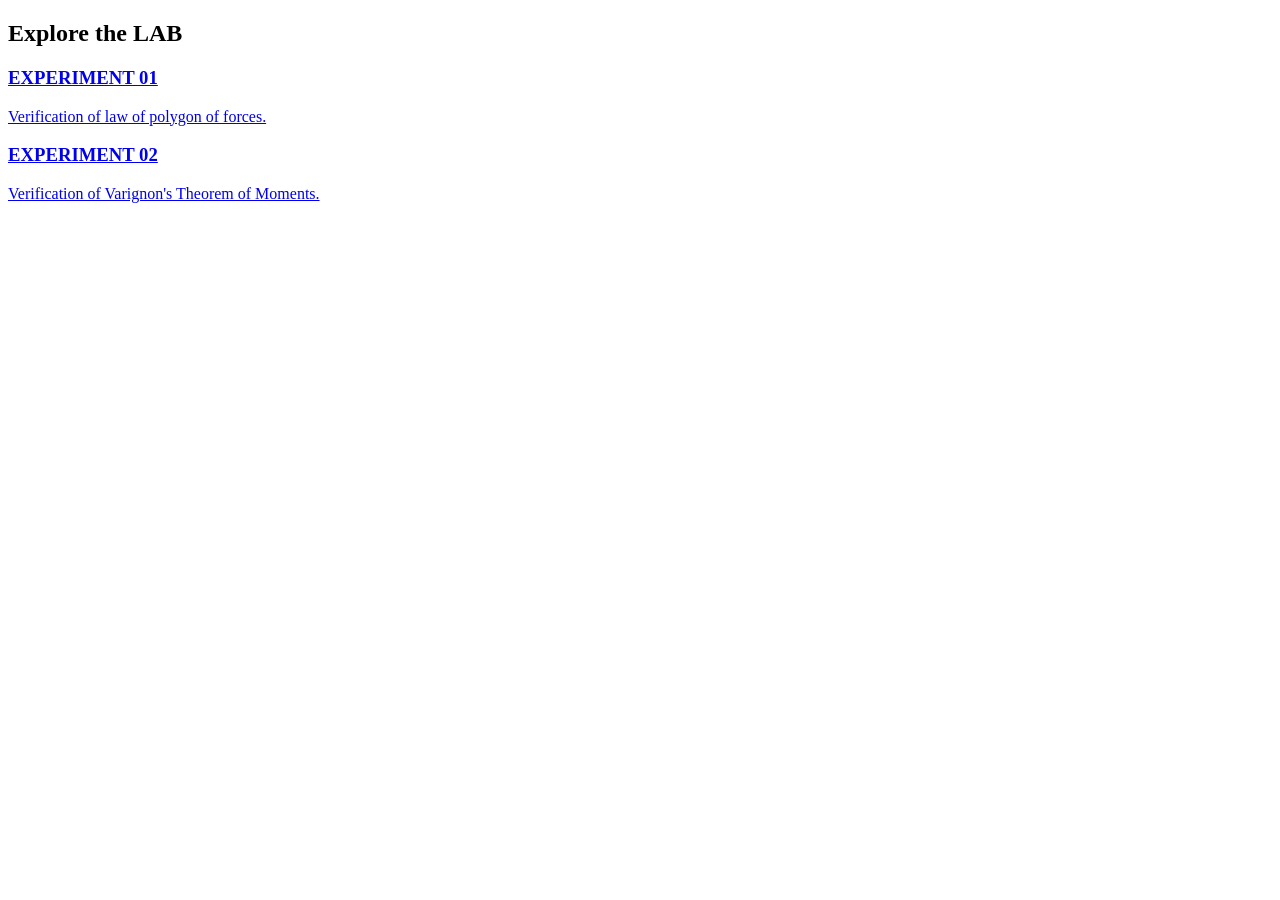
==== Experiments/MechLab.html @ 619b33e6 "Developed the UI of HomePage" ====
<!DOCTYPE html>
<html lang="en">
<head>
    <meta charset="UTF-8">
    <meta name="viewport" content="width=device-width, initial-scale=1.0">
    <title>Document</title>
</head>
<body>
        <h2>Explore the LAB</h2>
    <div class="cards">
        <a href="./exp1.html" target="_blank" title="Experiment 1">
            <div class="card">
                <h3 class="exp-number gold">EXPERIMENT 01</h3>
                <p class="exp-aim">Verification of law of polygon of forces.</p>
            </div>
        </a>
        <a href="./exp2.html" target="_blank" title="Experiment 1">
            <div class="card">
                <h3 class="exp-number gold">EXPERIMENT 02</h3>
                <p class="exp-aim">Verification of Varignon's Theorem of Moments.</p>
            </div>
        </a>
    </div>
</body>
</html>
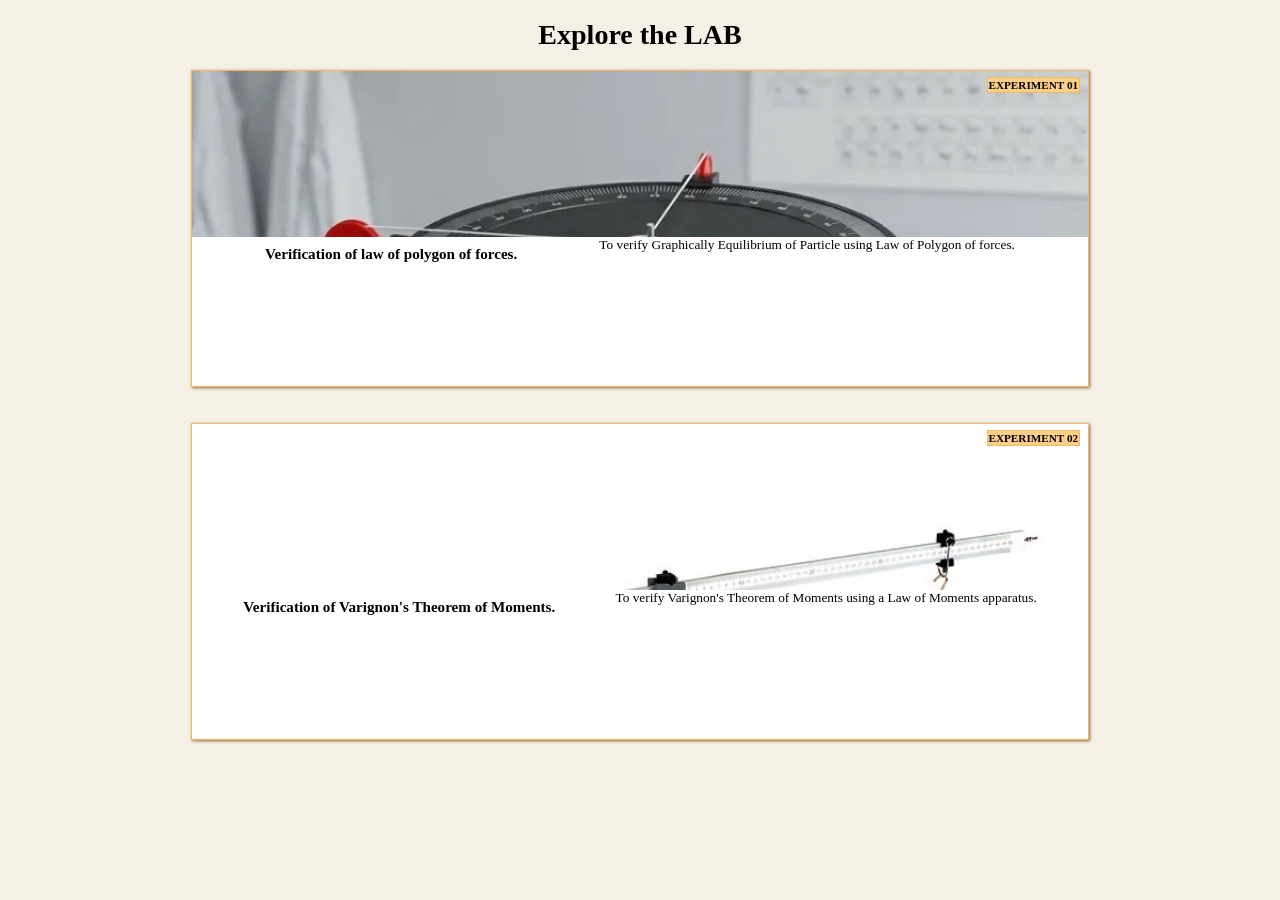
==== commit e9beb6f6: "SVG and Interface" ====
--- a/Experiments/MechLab.html
+++ b/Experiments/MechLab.html
@@ -4,20 +4,33 @@
     <meta charset="UTF-8">
     <meta name="viewport" content="width=device-width, initial-scale=1.0">
     <title>Document</title>
+    <link href="./stylesLab.css" rel="stylesheet">
 </head>
 <body>
-        <h2>Explore the LAB</h2>
+    <h1>Explore the LAB</h1>
     <div class="cards">
         <a href="./exp1.html" target="_blank" title="Experiment 1">
             <div class="card">
-                <h3 class="exp-number gold">EXPERIMENT 01</h3>
-                <p class="exp-aim">Verification of law of polygon of forces.</p>
+                <div class="exp-image">
+                    <img class="apparatus" src="../Media/Universal Force Table.jpg" alt="Universal Force Table" title="Universal Force Table">
+                    <h3 class="exp-number gold">EXPERIMENT 01</h3>
+                </div>
+                <div class="exp-info">
+                    <p class="exp-title">Verification of law of polygon of forces.</p>
+                    <p class="exp-aim">To verify Graphically Equilibrium of Particle using Law of Polygon of forces.</p>
+                </div>
             </div>
         </a>
         <a href="./exp2.html" target="_blank" title="Experiment 1">
             <div class="card">
-                <h3 class="exp-number gold">EXPERIMENT 02</h3>
-                <p class="exp-aim">Verification of Varignon's Theorem of Moments.</p>
+                <div class="exp-image">
+                    <img class="apparatus" src="../Media/Law of Moments Apparatus.jpg" alt="">
+                    <h3 class="exp-number gold">EXPERIMENT 02</h3>
+                </div>
+                <div class="exp-info">
+                    <p class="exp-title">Verification of Varignon's Theorem of Moments.</p>
+                    <p class="exp-aim">To verify Varignon's Theorem of Moments using a Law of Moments apparatus.</p>
+                </div>
             </div>
         </a>
     </div>
--- a/Experiments/stylesLab.css
+++ b/Experiments/stylesLab.css
@@ -0,0 +1,85 @@
+body{
+    font-size: 14px;
+    background-color:#f5f0e6 ;
+    font-family: Georgia, 'Times New Roman', Times, serif;
+}
+
+h1{
+    text-align: center;
+}
+
+.cards{
+    display: grid;
+    justify-content: center;
+    justify-items: center;
+    row-gap: 4vh;
+}
+
+
+a{
+    color: inherit;
+    text-decoration: none;
+    cursor: pointer;
+    -webkit-tap-highlight-color: transparent; 
+}
+
+.card{
+    display: grid;
+    grid-template-rows: 53% 47%;
+    border: 1px solid #f0b966;
+    box-shadow: 1px 1px 3px #866a41;
+    width: 70vw;
+    height: 35vh;
+    padding: 0;
+}
+
+.exp-image{
+    position: relative;
+    width: 100%;
+    overflow: clip;
+}
+
+.apparatus{
+    object-fit: cover;
+    width: 100%;
+    object-position: center;
+}
+
+.exp-number{
+    position: absolute;
+    top: 0.4rem; right: 0.5rem;
+    background-color: #ffcf87;
+    font-size: 0.8em;
+    padding: 0.1vh; 
+    margin: 0;
+    border: #f0b966 0.5px solid;
+}
+
+.exp-info{
+    background-color: #ffffff;
+    display: flex;
+    flex-wrap: wrap;
+    justify-content: space-evenly;
+}
+
+.exp-title{
+    font-size: 1.08em;
+    font-weight: bold;
+    padding: 1vh;
+    margin: 0;
+}
+
+.exp-aim{
+    font-size: 0.95em;
+    padding: 1vh;
+    padding-top: 0;
+    margin: 0;
+}
+
+
+.card:active{
+    transform: scale(1.03);
+    background-color:antiquewhite;
+    color: inherit;
+    text-decoration: none;
+}
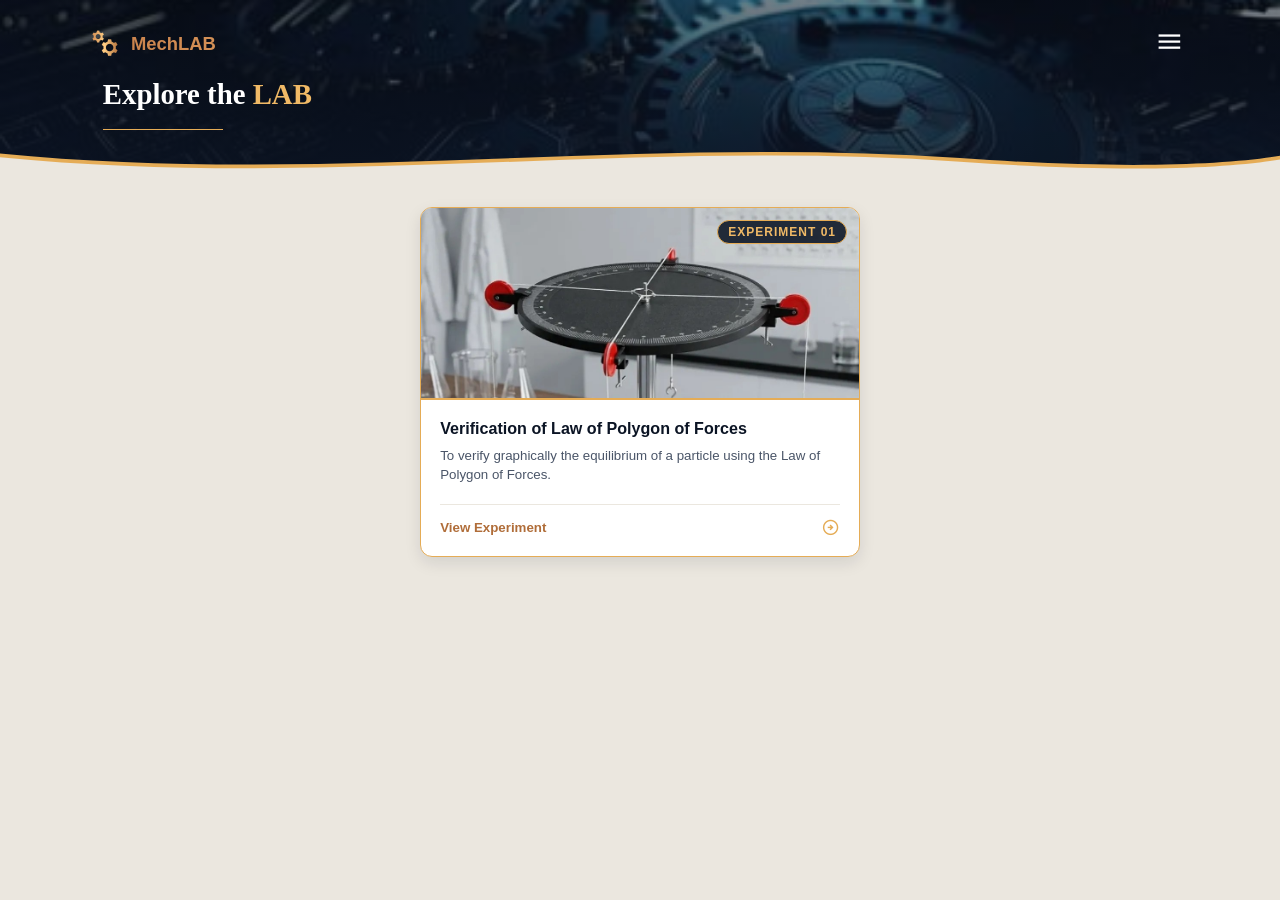
==== commit 86ed9539: "Presentable draft of Exp1 ready" ====
--- a/Experiments/MechLab.html
+++ b/Experiments/MechLab.html
@@ -3,36 +3,104 @@
 <head>
     <meta charset="UTF-8">
     <meta name="viewport" content="width=device-width, initial-scale=1.0">
-    <title>Document</title>
+    <title>MechLAB | Experiments</title>
     <link href="./stylesLab.css" rel="stylesheet">
+    <link rel="preconnect" href="https://fonts.googleapis.com">
+    <link rel="preconnect" href="https://fonts.gstatic.com" crossorigin>
+    <link href="https://fonts.googleapis.com/css2?family=Sedan+SC&display=swap" rel="stylesheet">
+    <link href="https://fonts.googleapis.com/css2?family=Material+Symbols+Outlined:opsz,wght,FILL,GRAD@24,400,0,0" rel="stylesheet" />
 </head>
 <body>
-    <h1>Explore the LAB</h1>
-    <div class="cards">
-        <a href="./exp1.html" target="_blank" title="Experiment 1">
-            <div class="card">
-                <div class="exp-image">
-                    <img class="apparatus" src="../Media/Universal Force Table.jpg" alt="Universal Force Table" title="Universal Force Table">
-                    <h3 class="exp-number gold">EXPERIMENT 01</h3>
+
+    <header class="lab-header">
+        <div class="hero-overlay"></div>
+
+        <div class="header-content">
+            <div class="nav-bar">
+                <span class="material-symbols-outlined gradient-text">manufacturing</span>
+                <a href="../index.html" id="title" class="gradient-text">MechLAB</a>
+                <button class="menu-toggle-open" aria-label="Open Navigation">
+                    <span class="material-symbols-outlined menu">menu</span>
+                </button>
+
+                <div class="nav-drawer">
+                    <button class="menu-toggle-close" aria-label="Close Navigation">✕</button>
+                    <ul class="nav-links">
+                        <li><a href="../HomePage/index.html">Home</a></li>
+                        <li><a href="./MechLab.html" class="active-link">Experiments</a></li>
+                        <li><a href="../HomePage/about.html">About Us</a></li>
+                    </ul>
                 </div>
-                <div class="exp-info">
-                    <p class="exp-title">Verification of law of polygon of forces.</p>
-                    <p class="exp-aim">To verify Graphically Equilibrium of Particle using Law of Polygon of forces.</p>
+                <div class="drawer-overlay"></div>
+            </div>
+
+            <div class="header-text">
+                <h1>Explore the <span class="gold">LAB</span></h1>
+                <hr>
+            </div>
+        </div>
+
+        <!-- Double Layer SVG Wave Transition matching index.html -->
+        <div class="wave-container">
+            <svg viewBox="0 0 1440 120" preserveAspectRatio="none">
+                <path class="wave-gold-line" d="M0,60 C360,130 720,20 1080,70 C1260,95 1380,85 1440,65 L1440,120 L0,120 Z"></path>
+                <path class="wave-bottom-fill" d="M0,68 C360,138 720,28 1080,78 C1260,103 1380,93 1440,73 L1440,120 L0,120 Z"></path>
+            </svg>
+        </div>
+    </header>
+
+    <main class="lab-container">
+        <div class="cards">
+            <a href="./Exp1/exp1.html" title="Experiment 1" class="card-link">
+                <div class="card">
+                    <div class="exp-image">
+                        <img class="apparatus" src="../Media/Universal Force Table.jpg" alt="Universal Force Table" title="Universal Force Table">
+                        <span class="exp-number">EXPERIMENT 01</span>
+                    </div>
+                    <div class="exp-info">
+                        <p class="exp-title">Verification of Law of Polygon of Forces</p>
+                        <p class="exp-aim">To verify graphically the equilibrium of a particle using the Law of Polygon of Forces.</p>
+                        <div class="card-footer">
+                            <span>View Experiment</span>
+                            <span class="material-symbols-outlined">arrow_circle_right</span>
+                        </div>
+                    </div>
                 </div>
-            </div>
-        </a>
-        <a href="./exp2.html" target="_blank" title="Experiment 1">
-            <div class="card">
-                <div class="exp-image">
-                    <img class="apparatus" src="../Media/Law of Moments Apparatus.jpg" alt="">
-                    <h3 class="exp-number gold">EXPERIMENT 02</h3>
+            </a>
+
+            <!-- <a href="./Exp2/exp2.html" title="Experiment 2" class="card-link">
+                <div class="card">
+                    <div class="exp-image">
+                        <img class="apparatus" src="../Media/Law of Moments Apparatus.jpg" alt="Law of Moments Apparatus" title="Law of Moments Apparatus">
+                        <span class="exp-number">EXPERIMENT 02</span>
+                    </div>
+                    <div class="exp-info">
+                        <p class="exp-title">Verification of Varignon's Theorem of Moments</p>
+                        <p class="exp-aim">To verify Varignon's Theorem of Moments using a Law of Moments apparatus.</p>
+                        <div class="card-footer">
+                            <span>Launch Simulation</span>
+                            <span class="material-symbols-outlined">arrow_circle_right</span>
+                        </div>
+                    </div>
                 </div>
-                <div class="exp-info">
-                    <p class="exp-title">Verification of Varignon's Theorem of Moments.</p>
-                    <p class="exp-aim">To verify Varignon's Theorem of Moments using a Law of Moments apparatus.</p>
-                </div>
-            </div>
-        </a>
-    </div>
+            </a> -->
+        </div>
+    </main>
+
+    <script>
+        const openBtn = document.querySelector('.menu-toggle-open');
+        const closeBtn = document.querySelector('.menu-toggle-close');
+        const drawer = document.querySelector('.nav-drawer');
+        const overlay = document.querySelector('.drawer-overlay');
+
+        function toggleMenu() {
+            drawer.classList.toggle('open');
+            overlay.classList.toggle('open');
+        }
+
+        openBtn.addEventListener('click', toggleMenu);
+        closeBtn.addEventListener('click', toggleMenu);
+        overlay.addEventListener('click', toggleMenu);
+    </script>
 </body>
 </html>
--- a/Experiments/stylesLab.css
+++ b/Experiments/stylesLab.css
@@ -1,85 +1,317 @@
-body{
+body {
     font-size: 14px;
-    background-color:#f5f0e6 ;
-    font-family: Georgia, 'Times New Roman', Times, serif;
-}
-
-h1{
-    text-align: center;
-}
-
-.cards{
-    display: grid;
-    justify-content: center;
-    justify-items: center;
-    row-gap: 4vh;
-}
-
-
-a{
+    background-color: #ebe7df; /* Matches index.html cream background */
+    margin: 0;
+    font-family: 'Gill Sans', 'Gill Sans MT', Calibri, 'Trebuchet MS', sans-serif;
+    color: #0b1424;
+}
+
+a {
     color: inherit;
     text-decoration: none;
     cursor: pointer;
-    -webkit-tap-highlight-color: transparent; 
-}
-
-.card{
+    -webkit-tap-highlight-color: transparent;
+}
+
+.gold {
+    color: #f0b966;
+}
+
+.gradient-text {
+    background: linear-gradient(to right, #cb844d, #ffcd83, #b06d39);
+    -webkit-background-clip: text;
+    background-clip: text;
+    color: transparent;
+}
+
+/* --- Compact Hero Header (Matches index.html) --- */
+.lab-header {
+    position: relative;
+    background-image: url('../Media/BG1.jpg');
+    background-size: cover;
+    background-position: center;
+    background-repeat: no-repeat;
+    color: white;
+    padding: 3vh 3vw 50px;
+}
+
+.hero-overlay {
+    position: absolute;
+    inset: 0;
+    background: linear-gradient(180deg, rgba(11, 20, 36, 0.55) 0%, rgba(11, 20, 36, 0.9) 100%);
+    z-index: 1;
+}
+
+.header-content {
+    position: relative;
+    z-index: 10;
+    max-width: 1100px;
+    margin: 0 auto;
+}
+
+.nav-bar {
     display: grid;
-    grid-template-rows: 53% 47%;
-    border: 1px solid #f0b966;
-    box-shadow: 1px 1px 3px #866a41;
-    width: 70vw;
-    height: 35vh;
+    grid-template-columns: auto 1fr auto;
+    align-items: center;
+    gap: 12px;
+    margin-bottom: 2vh;
+}
+
+.nav-bar span {
+    font-size: 1.8rem;
+}
+
+#title {
+    font-size: 1.15rem;
+    font-weight: bold;
+    margin: 0;
+}
+
+.header-text {
+    padding-left: 1vw;
+}
+
+.header-text h1 {
+    font-size: 1.8rem;
+    font-weight: 600;
+    margin: 0;
+    font-family: Georgia, 'Times New Roman', Times, serif;
+}
+
+.header-text hr {
+    margin: 2vh 0 0;
+    width: 120px;
+    height: 1px;
+    border: none;
+    background-color: #e5ac56;
+}
+
+/* --- Double Layer SVG Wave --- */
+.wave-container {
+    position: absolute;
+    bottom: -1px;
+    left: 0;
+    width: 100%;
+    overflow: hidden;
+    line-height: 0;
+    z-index: 3;
+}
+
+.wave-container svg {
+    position: relative;
+    display: block;
+    width: 100%;
+    height: 55px;
+}
+
+.wave-gold-line {
+    fill: #e5ac56;
+}
+
+.wave-bottom-fill {
+    fill: #ebe7df;
+}
+
+/* --- Navigation Drawer (Matches index.html) --- */
+.menu-toggle-open, .menu-toggle-close {
+    background: none;
+    border: none;
+    color: #fff;
+    cursor: pointer;
+}
+
+.nav-drawer {
+    position: fixed;
+    top: 0;
+    right: 0;
+    width: 55%;
+    max-width: 300px;
+    height: 100vh;
+    background-image: linear-gradient(180deg, rgba(11, 20, 36, 0.75) 0%, rgba(11, 20, 36, 0.92) 100%), url('../Media/BG2.jpg');
+    background-size: cover;
+    background-position: center;
+    border-left: 1px solid #e5ac56;
+    padding: 3vh;
+    display: flex;
+    flex-direction: column;
+    z-index: 100;
+    transform: translateX(100%);
+    transition: transform 0.3s ease-in-out;
+}
+
+.menu-toggle-close {
+    align-self: flex-end;
+    font-size: 1.3rem;
+    width: 36px;
+    height: 36px;
+    margin-bottom: 4vh;
+    background: rgba(11, 20, 36, 0.9);
+    border-radius: 50%;
+    border: #e5ac56 0.5px dashed;
+}
+
+.nav-links {
+    list-style: none;
     padding: 0;
-}
-
-.exp-image{
+    margin: 0;
+}
+
+.nav-links li {
+    margin: 3vh 0;
+}
+
+.nav-links a {
+    color: #fff;
+    font-size: 1.3rem;
+    font-weight: 500;
+    letter-spacing: 1px;
+    transition: color 0.2s;
+}
+
+.nav-links a:hover, .nav-links a.active-link {
+    color: #e5ac56;
+}
+
+.drawer-overlay {
+    position: fixed;
+    inset: 0;
+    backdrop-filter: blur(2px);
+    background: rgba(11, 20, 36, 0.3);
+    opacity: 0;
+    pointer-events: none;
+    transition: opacity 0.3s ease;
+    z-index: 99;
+}
+
+.nav-drawer.open {
+    transform: translateX(0);
+}
+
+.drawer-overlay.open {
+    opacity: 1;
+    pointer-events: auto;
+}
+
+/* --- Experiment Cards Grid --- */
+.lab-container {
+    max-width: 1050px;
+    margin: 3vh auto 8vh;
+    padding: 0 5vw;
+}
+
+.cards {
+    display: grid;
+    grid-template-columns: repeat(auto-fit, minmax(290px, 1fr));
+    gap: 3vh 3vw;
+    justify-items: center;
+}
+
+.card-link {
+    width: 100%;
+    max-width: 440px;
+    display: flex;
+}
+
+.card {
+    display: flex;
+    flex-direction: column;
+    width: 100%;
+    background-color: #ffffff;
+    border: 1px solid #e5ac56;
+    border-radius: 12px;
+    overflow: hidden;
+    box-shadow: 0 6px 16px rgba(11, 20, 36, 0.1);
+    transition: transform 0.25s ease, box-shadow 0.25s ease, border-color 0.25s ease;
+}
+
+.card:hover {
+    transform: translateY(-5px);
+    box-shadow: 0 12px 24px rgba(11, 20, 36, 0.18);
+    border-color: #cb844d;
+}
+
+.card:active {
+    transform: scale(0.99);
+}
+
+.exp-image {
     position: relative;
     width: 100%;
-    overflow: clip;
-}
-
-.apparatus{
+    height: 190px;
+    overflow: hidden;
+    border-bottom: 2px solid #e5ac56;
+}
+
+.apparatus {
+    width: 100%;
+    height: 100%;
     object-fit: cover;
-    width: 100%;
-    object-position: center;
-}
-
-.exp-number{
+    object-position: top;
+    transition: transform 0.35s ease;
+}
+
+.card:hover .apparatus {
+    transform: scale(1.05);
+}
+
+.exp-number {
     position: absolute;
-    top: 0.4rem; right: 0.5rem;
-    background-color: #ffcf87;
-    font-size: 0.8em;
-    padding: 0.1vh; 
-    margin: 0;
-    border: #f0b966 0.5px solid;
-}
-
-.exp-info{
-    background-color: #ffffff;
-    display: flex;
-    flex-wrap: wrap;
-    justify-content: space-evenly;
-}
-
-.exp-title{
-    font-size: 1.08em;
+    top: 0.75rem;
+    right: 0.75rem;
+    background-color: rgba(11, 20, 36, 0.88);
+    color: #f0b966;
+    font-size: 0.75rem;
+    font-weight: 700;
+    letter-spacing: 1px;
+    padding: 4px 10px;
+    border-radius: 20px;
+    border: 1px solid #e5ac56;
+}
+
+.exp-info {
+    display: flex;
+    flex-direction: column;
+    flex-grow: 1;
+    padding: 1.2rem;
+    justify-content: space-between;
+}
+
+.exp-title {
+    font-size: 1.15em;
     font-weight: bold;
-    padding: 1vh;
-    margin: 0;
-}
-
-.exp-aim{
+    color: #0b1424;
+    margin: 0 0 0.5rem 0;
+}
+
+.exp-aim {
     font-size: 0.95em;
-    padding: 1vh;
-    padding-top: 0;
-    margin: 0;
-}
-
-
-.card:active{
-    transform: scale(1.03);
-    background-color:antiquewhite;
-    color: inherit;
-    text-decoration: none;
+    color: #4a5568;
+    line-height: 1.45;
+    margin: 0 0 1.2rem 0;
+}
+
+.card-footer {
+    display: flex;
+    align-items: center;
+    justify-content: space-between;
+    padding-top: 0.8rem;
+    border-top: 1px solid #ebe7df;
+    font-weight: bold;
+    font-size: 0.95em;
+    color: #b06d39;
+    transition: color 0.2s ease;
+}
+
+.card:hover .card-footer {
+    color: #0b1424;
+}
+
+.card-footer .material-symbols-outlined {
+    font-size: 1.2rem;
+    color: #e5ac56;
+    transition: transform 0.2s ease;
+}
+
+.card:hover .card-footer .material-symbols-outlined {
+    transform: translateX(4px);
 }
